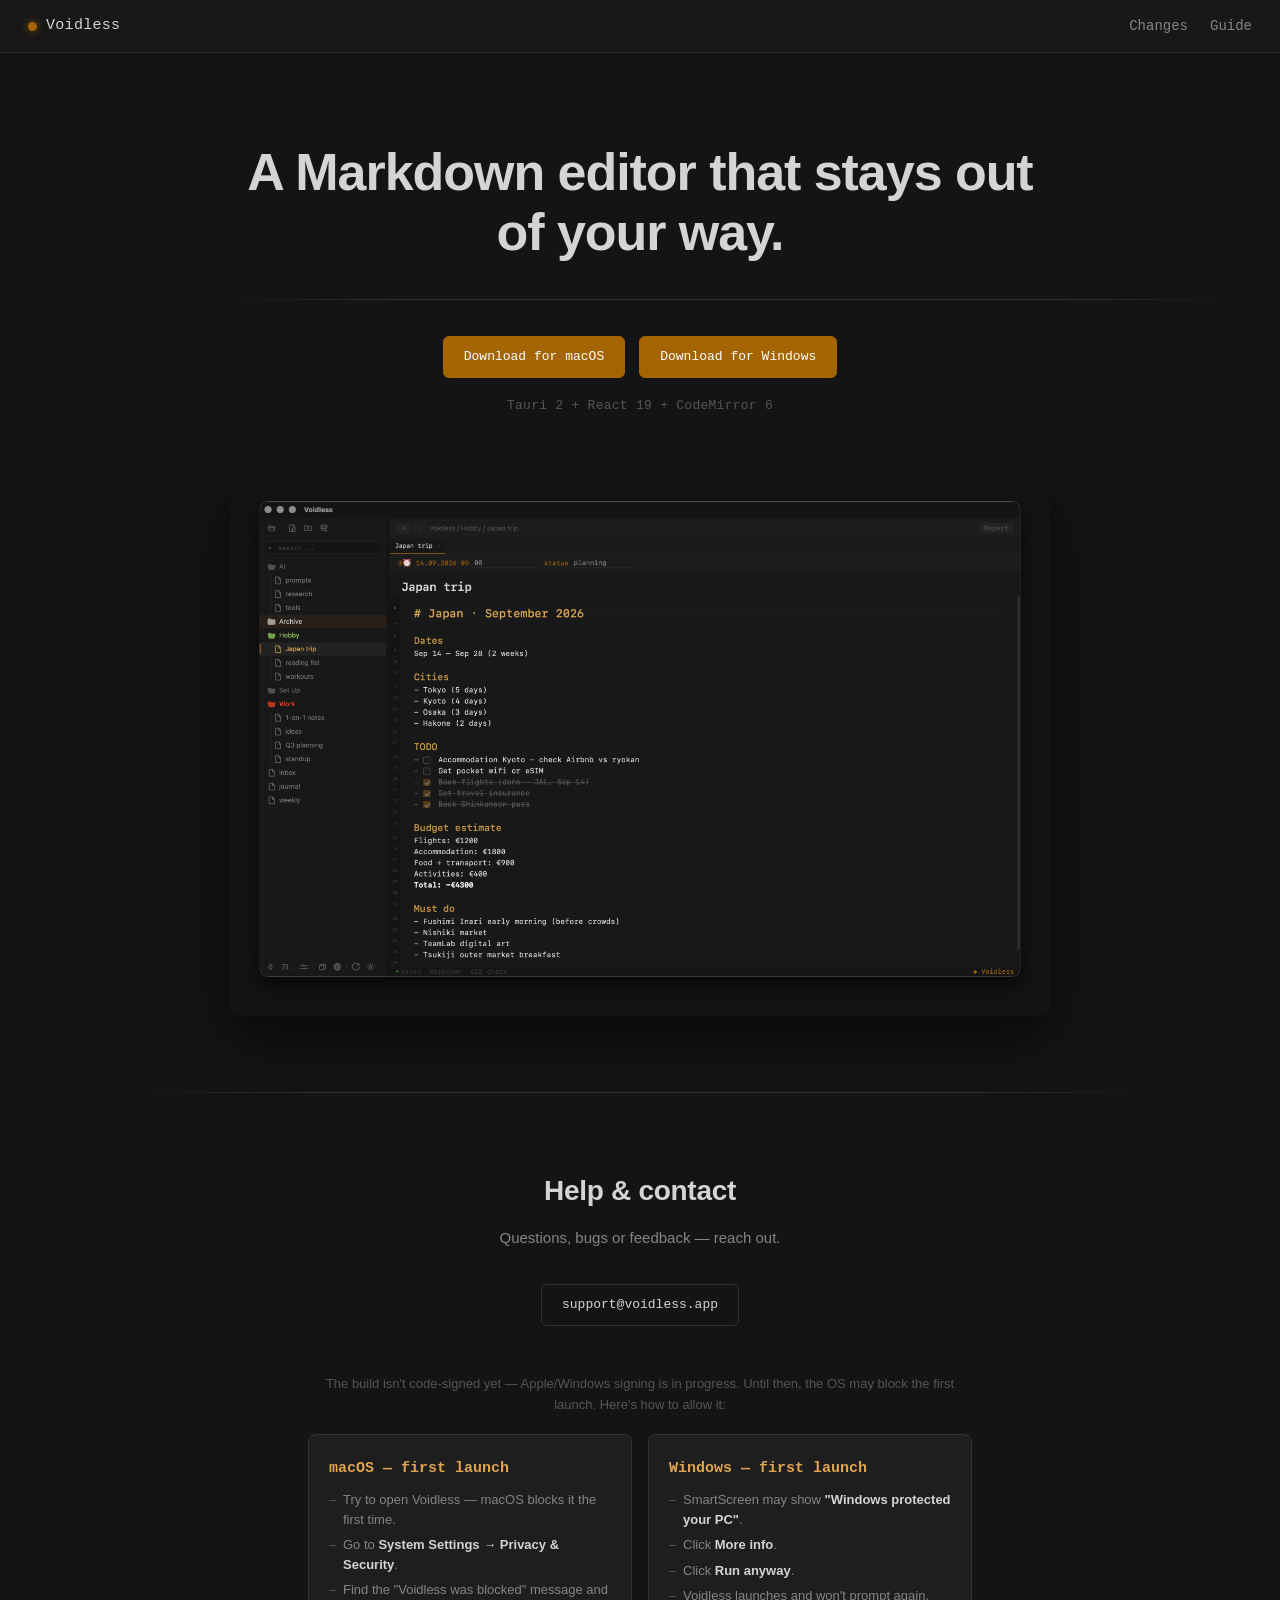
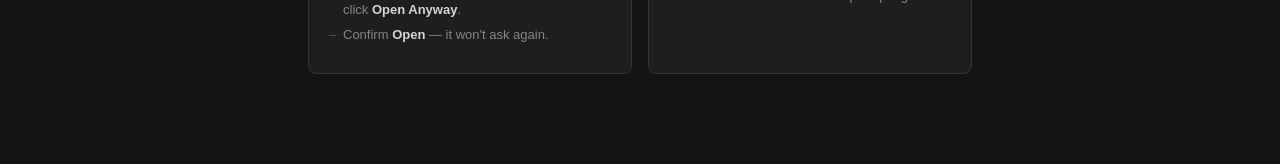
==== index.html @ cdfe9285 "Move Features section from home to /guide; note signing certs in progress Home stays hero → contact;" ====
<!DOCTYPE html>
<html lang="en">
<head>
  <meta charset="UTF-8" />
  <meta name="viewport" content="width=device-width, initial-scale=1.0" />
  <title>Voidless — markdown editor</title>
  <meta name="description" content="Voidless — fast local markdown editor: live preview, templates, Google Drive sync, plugins." />
  <link rel="icon" href="favicon.svg" type="image/svg+xml" />
  <link rel="stylesheet" href="style.css" />
</head>
<body>
  <!-- ── Nav ── -->
  <header class="nav">
    <a class="nav-brand" href="/">
      <span class="dot"></span> Voidless
    </a>
    <nav class="nav-links">
      <a href="/changelog">Changes</a>
      <a href="/guide">Guide</a>
    </nav>
  </header>

  <!-- ── Hero ── -->
  <section class="hero">
    <h1>A Markdown editor that stays out of your way.</h1>
    <hr class="divider" />
    <div class="hero-actions" id="download">
      <a id="dl-mac" class="btn btn-primary" href="https://github.com/tech-qa-e6r/voidless/releases/latest">Download for macOS</a>
      <a id="dl-win" class="btn btn-primary" href="https://github.com/tech-qa-e6r/voidless/releases/latest">Download for Windows</a>
    </div>

    <p class="stack">Tauri 2 + React 19 + CodeMirror 6</p>
    <img class="screenshot" src="assets/screenshot.png" alt="Voidless editor" />
  </section>

  <hr class="divider" />

  <!-- ── Contact ── -->
  <section id="contact" class="contact">
    <h2>Help &amp; contact</h2>
    <p>Questions, bugs or feedback — reach out.</p>
    <div class="hero-actions">
      <a class="btn btn-ghost" href="mailto:support@voidless.app">support@voidless.app</a>
    </div>

    <p class="install-note">The build isn't code-signed yet — Apple/Windows signing is in progress. Until then, the OS may block the first launch. Here's how to allow it:</p>
    <div class="grid install-grid">
      <article class="card">
        <h3>macOS — first launch</h3>
        <ul>
          <li>Try to open Voidless — macOS blocks it the first time.</li>
          <li>Go to <strong>System Settings → Privacy &amp; Security</strong>.</li>
          <li>Find the "Voidless was blocked" message and click <strong>Open Anyway</strong>.</li>
          <li>Confirm <strong>Open</strong> — it won't ask again.</li>
        </ul>
      </article>
      <article class="card">
        <h3>Windows — first launch</h3>
        <ul>
          <li>SmartScreen may show <strong>"Windows protected your PC"</strong>.</li>
          <li>Click <strong>More info</strong>.</li>
          <li>Click <strong>Run anyway</strong>.</li>
          <li>Voidless launches and won't prompt again.</li>
        </ul>
      </article>
    </div>
  </section>

  <script>
    // Point the download buttons at the latest published release's installers.
    // Falls back to the releases page if the API is unreachable or nothing is published.
    (async function () {
      const repo = "tech-qa-e6r/voidless";
      try {
        const res = await fetch("https://api.github.com/repos/" + repo + "/releases/latest");
        if (!res.ok) return;
        const assets = (await res.json()).assets || [];
        const url = (re) => (assets.find((a) => re.test(a.name)) || {}).browser_download_url;
        const dmg = url(/\.dmg$/i), exe = url(/-setup\.exe$/i);
        if (dmg) document.getElementById("dl-mac").href = dmg;
        if (exe) document.getElementById("dl-win").href = exe;
      } catch (e) { /* keep fallback links */ }
    })();
  </script>
</body>
</html>
---- style.css ----
/* ── Палитра редактора Voidless ──
   Цвета взяты из src/App.css и src/base/base.css */
:root {
  --bg:        #141414;
  --bg-soft:   #181818;
  --bg-panel:  #1e1e1e;
  --bg-raised: #252525;
  --border:    #2d2d2d;
  --border-2:  #333;
  --text:      #d4d4d4;
  --text-dim:  #858585;
  --text-mute: #555;
  --accent:    #a46500;
  --accent-hi: #e0a44d;
  --mono: ui-monospace, SFMono-Regular, "SF Mono", Menlo, monospace;
  --sans: -apple-system, BlinkMacSystemFont, "Segoe UI", Roboto, Helvetica, Arial, sans-serif;
}

* { box-sizing: border-box; margin: 0; padding: 0; }

html { scroll-behavior: smooth; }

body {
  background: var(--bg);
  color: var(--text);
  font-family: var(--sans);
  line-height: 1.6;
  -webkit-font-smoothing: antialiased;
}

a { color: var(--accent-hi); text-decoration: none; }
a:hover { color: var(--accent); }

code {
  font-family: var(--mono);
  font-size: 0.88em;
  background: var(--bg-raised);
  border: 0.5px solid var(--border-2);
  border-radius: 4px;
  padding: 1px 5px;
  color: var(--accent-hi);
}

/* ── Шапка ── */
.nav {
  display: flex;
  align-items: center;
  justify-content: space-between;
  padding: 14px 28px;
  border-bottom: 0.5px solid var(--border);
  background: var(--bg-soft);
  position: sticky;
  top: 0;
  z-index: 10;
}
.nav-brand {
  display: flex;
  align-items: center;
  gap: 9px;
  font-family: var(--mono);
  font-size: 15px;
  color: var(--text);
  letter-spacing: 0.02em;
}
.nav-brand .dot {
  width: 9px; height: 9px;
  border-radius: 50%;
  background: var(--accent);
  box-shadow: 0 0 8px rgba(164, 101, 0, 0.7);
}

/* ── Кнопки ── */
.btn {
  display: inline-block;
  font-family: var(--mono);
  font-size: 13px;
  padding: 10px 20px;
  border-radius: 6px;
  border: 1px solid transparent;
  transition: background 0.12s, border-color 0.12s, color 0.12s;
  cursor: pointer;
}
.btn-primary {
  background: var(--accent);
  color: #fff;
  border-color: var(--accent);
}
.btn-primary:hover {
  background: var(--accent-hi);
  border-color: var(--accent-hi);
  color: #1a1a1a;
}
.btn-ghost {
  background: transparent;
  color: var(--text);
  border-color: var(--border-2);
}
.btn-ghost:hover { border-color: var(--accent); color: var(--accent-hi); }

/* ── Hero ── */
.hero {
  max-width: 880px;
  margin: 0 auto;
  padding: 90px 28px 40px;
  text-align: center;
}
.hero h1 {
  font-size: clamp(30px, 6vw, 52px);
  line-height: 1.15;
  font-weight: 700;
  letter-spacing: -0.02em;
}
.hero h1 .accent { color: var(--accent-hi); }
.lead {
  color: var(--text-dim);
  font-size: 16px;
  max-width: 620px;
  margin: 22px auto 0;
}
.hero-actions {
  display: flex;
  gap: 14px;
  justify-content: center;
  margin-top: 34px;
  flex-wrap: wrap;
}

/* ── Скриншот ── */
.screenshot {
  margin: 64px auto 0;
  max-width: 820px;
  display: block;
  border-radius: 10px;
  box-shadow: 0 24px 60px rgba(0, 0, 0, 0.5);
}

.divider {
  border: 0;
  width: min(1000px, 90vw);
  height: 1px;
  background: linear-gradient(to right, transparent, var(--border-2) 18%, var(--border-2) 82%, transparent);
  margin: 36px auto;
}

.stack {
  margin-top: 18px;
  font-family: var(--mono);
  font-size: 13px;
  color: var(--text-mute);
  letter-spacing: 0.02em;
}

/* ── Возможности ── */
.features {
  max-width: 1000px;
  margin: 0 auto;
  padding: 90px 28px;
}
.features h2 {
  text-align: center;
  font-size: 28px;
  letter-spacing: -0.01em;
  margin-bottom: 40px;
}
.grid {
  display: grid;
  grid-template-columns: repeat(auto-fit, minmax(260px, 1fr));
  gap: 16px;
}
.card {
  background: var(--bg-panel);
  border: 1px solid var(--border-2);
  border-radius: 8px;
  padding: 22px 20px;
  transition: border-color 0.12s, background 0.12s;
}
.card:hover {
  border-color: var(--accent);
  background: rgba(164, 101, 0, 0.04);
}
.card h3 {
  font-family: var(--mono);
  font-size: 15px;
  color: var(--accent-hi);
  margin-bottom: 9px;
}
.card p { color: var(--text-dim); font-size: 14px; }
.card ul { list-style: none; padding: 0; margin: 0; }
.card li {
  position: relative;
  padding-left: 14px;
  margin: 6px 0;
  color: var(--text-dim);
  font-size: 13px;
  line-height: 1.5;
}
.card li::before {
  content: "–";
  position: absolute;
  left: 0;
  color: var(--text-mute);
}
.card li strong { color: var(--text); font-weight: 600; }
.card ul ul { margin: 4px 0 4px 2px; }

/* ── Feature groups ── */
.feature-group {
  margin-bottom: 48px;
}
.feature-group:last-child {
  margin-bottom: 0;
}
.group-label {
  font-family: var(--mono);
  font-size: 11px;
  font-weight: 600;
  letter-spacing: 0.1em;
  text-transform: uppercase;
  color: var(--text-mute);
  border-bottom: 1px solid var(--border-2);
  padding-bottom: 10px;
  margin: 0 0 16px;
}
.card--placeholder {
  opacity: 0.35;
  border-style: dashed;
}

/* ── Contact ── */
.contact {
  max-width: 720px;
  margin: 0 auto;
  padding: 40px 28px 90px;
  text-align: center;
}
.contact h2 {
  font-size: 28px;
  letter-spacing: -0.01em;
  margin-bottom: 12px;
}
.contact p { color: var(--text-dim); font-size: 15px; margin-bottom: 28px; }
.install-note {
  margin-top: 48px !important;
  margin-bottom: 18px !important;
  color: var(--text-mute) !important;
  font-size: 13px !important;
}
.install-grid {
  text-align: left;
  grid-template-columns: repeat(auto-fit, minmax(280px, 1fr));
}

/* ── Nav links ── */
.nav-links {
  display: flex;
  gap: 22px;
  font-family: var(--mono);
  font-size: 14px;
}
.nav-links a { color: var(--text-dim); }
.nav-links a:hover { color: var(--accent-hi); }

/* ── Changelog ── */
.changelog {
  max-width: 1000px;
  margin: 0 auto;
  padding: 70px 28px 90px;
}
.changelog h2 {
  font-size: 28px;
  letter-spacing: -0.01em;
  margin-bottom: 40px;
}
.changes-columns {
  display: grid;
  grid-template-columns: 1fr 1fr;
  gap: 48px;
  align-items: start;
}
.changes-col-label {
  font-family: var(--mono);
  font-size: 11px;
  font-weight: 600;
  letter-spacing: 0.1em;
  text-transform: uppercase;
  color: var(--text-mute);
  border-bottom: 1px solid var(--border-2);
  padding-bottom: 10px;
  margin: 0 0 24px;
}
.roadmap-list {
  list-style: none;
  padding: 0;
  margin: 0;
}
.roadmap-list li {
  position: relative;
  padding-left: 16px;
  margin: 8px 0;
  color: var(--text-dim);
  font-size: 14px;
  line-height: 1.5;
}
.roadmap-list li::before {
  content: "–";
  position: absolute;
  left: 0;
  color: var(--text-mute);
}
@media (max-width: 640px) {
  .changes-columns { grid-template-columns: 1fr; gap: 40px; }
}
.changelog-empty { color: var(--text-dim); font-size: 15px; }
.release { padding: 0 0 28px 4px; }
.release + .release {
  border-top: 1px solid var(--border);
  margin-top: 28px;
  padding-top: 28px;
}
.release-head {
  display: flex;
  align-items: baseline;
  gap: 10px;
  margin-bottom: 12px;
}
.release-ver {
  font-family: var(--mono);
  font-size: 16px;
  color: var(--text);
}
.release-sep { color: var(--text-mute); }
.release-date { color: var(--text-mute); font-size: 13px; }
.release-body { color: var(--text-dim); font-size: 14px; }
.release-body ul { list-style: none; padding: 0; }
.release-body li {
  position: relative;
  padding-left: 16px;
  margin: 5px 0;
}
.release-body li::before {
  content: "–";
  position: absolute;
  left: 0;
  color: var(--text-mute);
}
.release-body p { margin: 8px 0; }
.release-hr {
  border: 0;
  height: 1px;
  background: linear-gradient(to right, transparent, var(--border-2) 18%, var(--border-2) 82%, transparent);
  margin: 18px 0;
}
.release-body strong { color: var(--text); }
.release-img {
  display: block;
  max-width: 100%;
  height: auto;
  margin: 12px 0;
  border-radius: 8px;
  border: 1px solid var(--border, rgba(255,255,255,0.08));
}
.release-subhead {
  font-family: var(--mono);
  font-size: 13px;
  color: var(--accent-hi);
  margin: 14px 0 6px;
}

@media (max-width: 560px) {
  .hero { padding-top: 56px; }
}
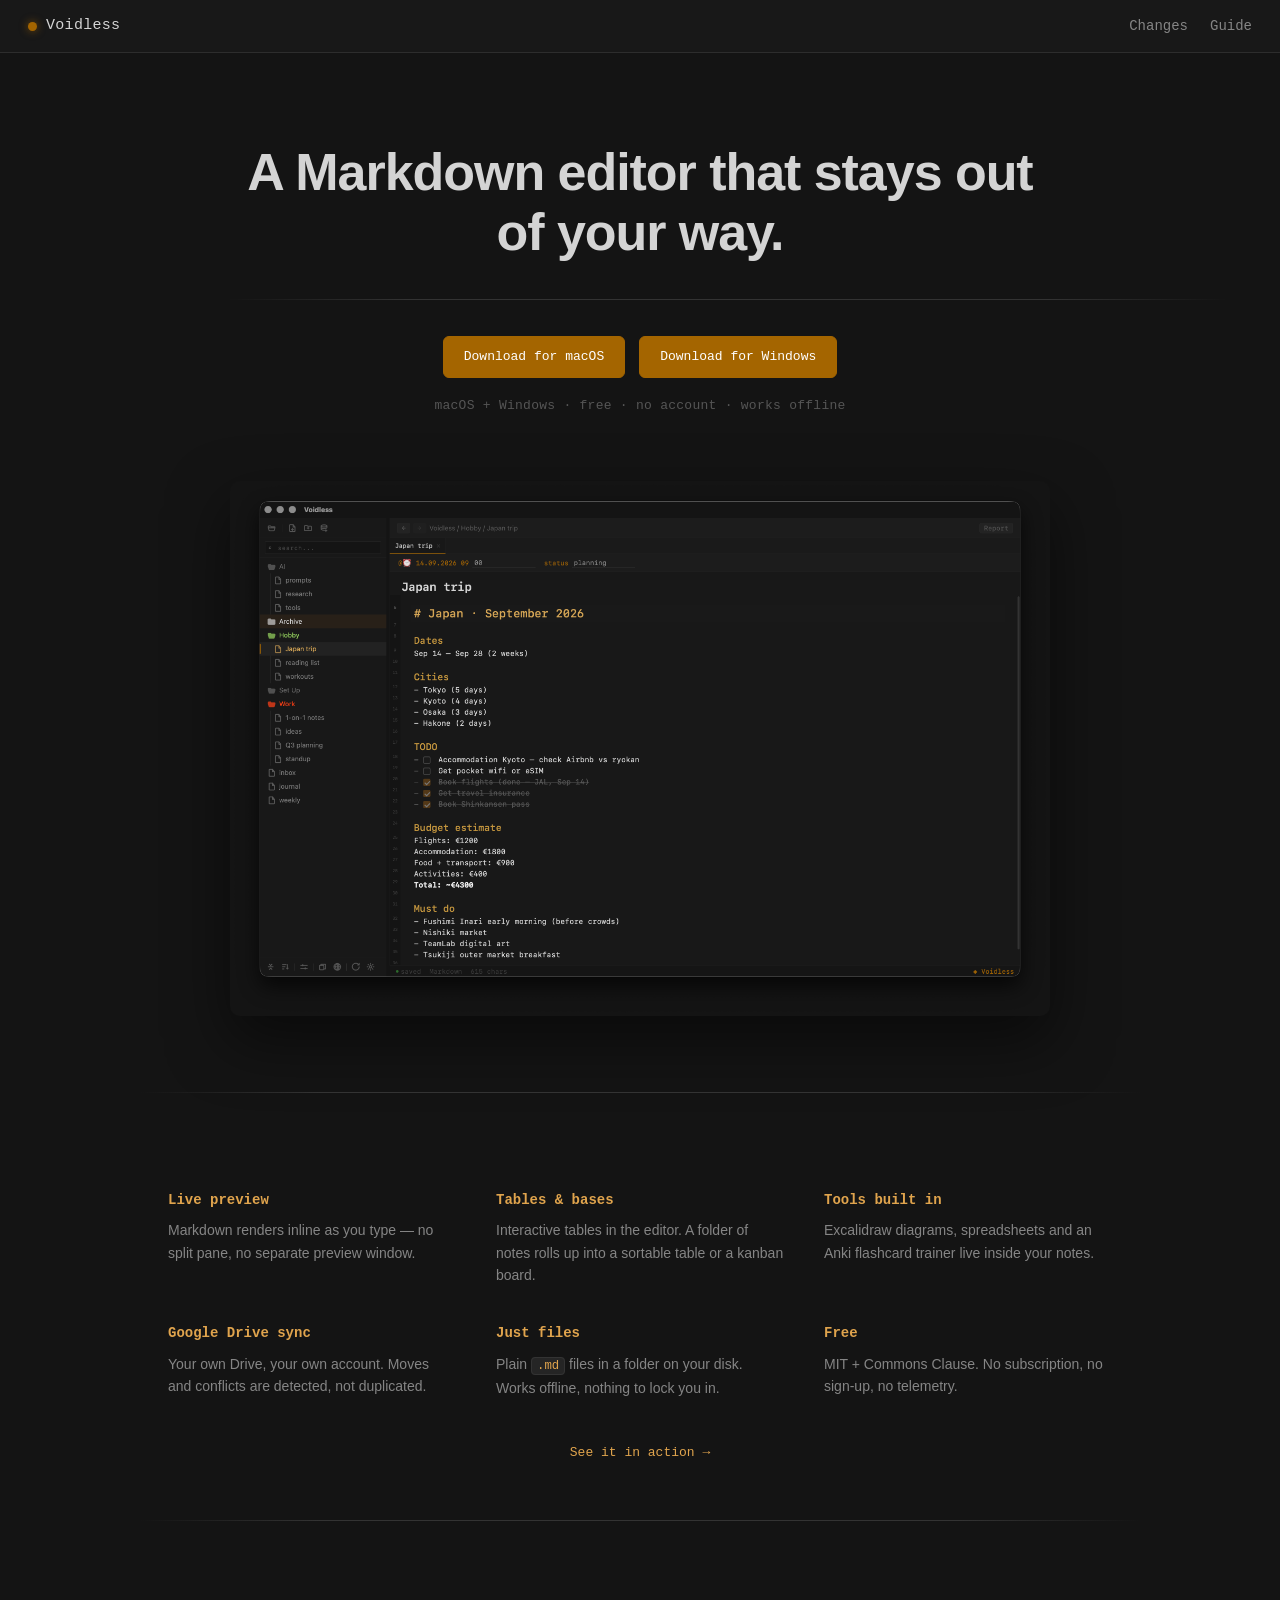
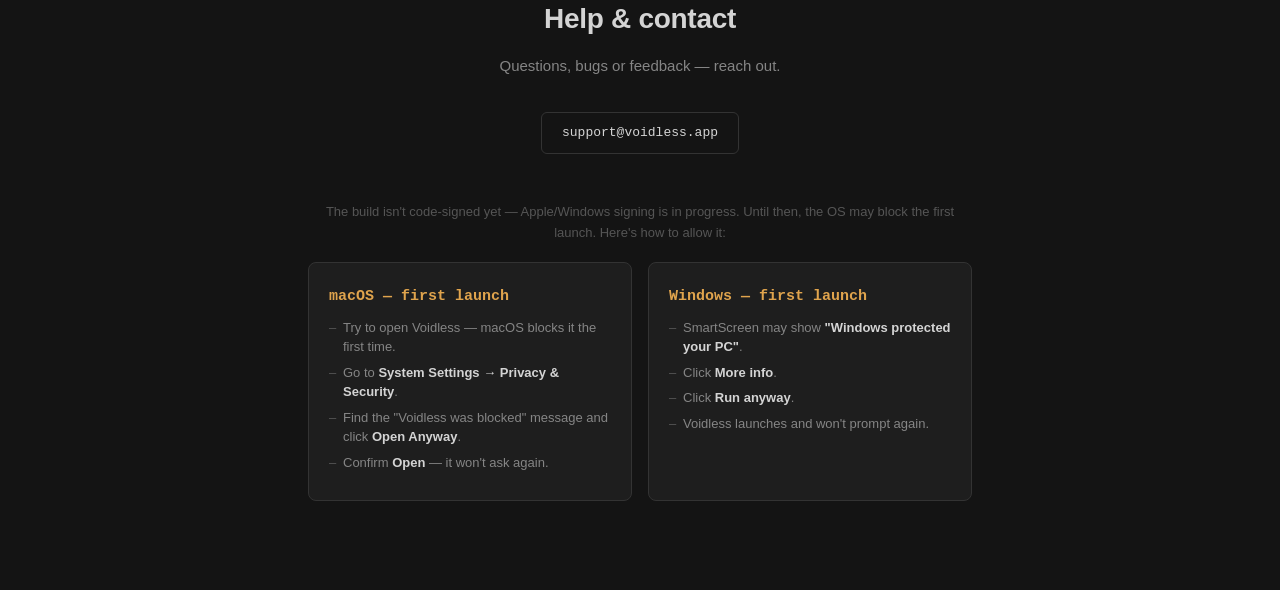
==== commit 5d1dfaaa: "site: tighten the pitch — why-blocks on home, drop Features, lazy-load guide Home now answers "why t" ====
--- a/index.html
+++ b/index.html
@@ -6,6 +6,16 @@
   <title>Voidless — markdown editor</title>
   <meta name="description" content="Voidless — fast local markdown editor: live preview, templates, Google Drive sync, plugins." />
   <link rel="icon" href="favicon.svg" type="image/svg+xml" />
+
+  <!-- Link previews (Telegram, Slack, X, iMessage…) -->
+  <meta property="og:type" content="website" />
+  <meta property="og:site_name" content="Voidless" />
+  <meta property="og:title" content="Voidless — a Markdown editor that stays out of your way" />
+  <meta property="og:description" content="Live preview, tables and bases, built-in Excalidraw and Anki, Google Drive sync. Local files, free, macOS + Windows." />
+  <meta property="og:url" content="https://voidless.app/" />
+  <meta property="og:image" content="https://voidless.app/assets/screenshot.png" />
+  <meta name="twitter:card" content="summary_large_image" />
+
   <link rel="stylesheet" href="style.css" />
 </head>
 <body>
@@ -29,8 +39,41 @@
       <a id="dl-win" class="btn btn-primary" href="https://github.com/tech-qa-e6r/voidless/releases/latest">Download for Windows</a>
     </div>
 
-    <p class="stack">Tauri 2 + React 19 + CodeMirror 6</p>
+    <p class="stack">macOS + Windows · free · no account · works offline</p>
     <img class="screenshot" src="assets/screenshot.png" alt="Voidless editor" />
+  </section>
+
+  <hr class="divider" />
+
+  <!-- ── Why ── -->
+  <section class="why">
+    <div class="why-grid">
+      <div class="why-item">
+        <h3>Live preview</h3>
+        <p>Markdown renders inline as you type — no split pane, no separate preview window.</p>
+      </div>
+      <div class="why-item">
+        <h3>Tables &amp; bases</h3>
+        <p>Interactive tables in the editor. A folder of notes rolls up into a sortable table or a kanban board.</p>
+      </div>
+      <div class="why-item">
+        <h3>Tools built in</h3>
+        <p>Excalidraw diagrams, spreadsheets and an Anki flashcard trainer live inside your notes.</p>
+      </div>
+      <div class="why-item">
+        <h3>Google Drive sync</h3>
+        <p>Your own Drive, your own account. Moves and conflicts are detected, not duplicated.</p>
+      </div>
+      <div class="why-item">
+        <h3>Just files</h3>
+        <p>Plain <code>.md</code> files in a folder on your disk. Works offline, nothing to lock you in.</p>
+      </div>
+      <div class="why-item">
+        <h3>Free</h3>
+        <p>MIT + Commons Clause. No subscription, no sign-up, no telemetry.</p>
+      </div>
+    </div>
+    <p class="why-more"><a href="/guide">See it in action →</a></p>
   </section>
 
   <hr class="divider" />
--- a/style.css
+++ b/style.css
@@ -150,18 +150,36 @@
   letter-spacing: 0.02em;
 }
 
-/* ── Возможности ── */
-.features {
+/* ── Why (короткие тезисы на главной) ── */
+.why {
   max-width: 1000px;
   margin: 0 auto;
-  padding: 90px 28px;
-}
-.features h2 {
+  padding: 60px 28px 20px;
+}
+.why-grid {
+  display: grid;
+  grid-template-columns: repeat(auto-fit, minmax(260px, 1fr));
+  gap: 36px 40px;
+}
+.why-item h3 {
+  font-family: var(--mono);
+  font-size: 14px;
+  font-weight: 600;
+  color: var(--accent-hi);
+  margin-bottom: 8px;
+}
+.why-item p {
+  color: var(--text-dim);
+  font-size: 14px;
+  line-height: 1.6;
+}
+.why-more {
+  margin-top: 44px;
   text-align: center;
-  font-size: 28px;
-  letter-spacing: -0.01em;
-  margin-bottom: 40px;
-}
+  font-family: var(--mono);
+  font-size: 13px;
+}
+
 .grid {
   display: grid;
   grid-template-columns: repeat(auto-fit, minmax(260px, 1fr));
@@ -202,29 +220,6 @@
 }
 .card li strong { color: var(--text); font-weight: 600; }
 .card ul ul { margin: 4px 0 4px 2px; }
-
-/* ── Feature groups ── */
-.feature-group {
-  margin-bottom: 48px;
-}
-.feature-group:last-child {
-  margin-bottom: 0;
-}
-.group-label {
-  font-family: var(--mono);
-  font-size: 11px;
-  font-weight: 600;
-  letter-spacing: 0.1em;
-  text-transform: uppercase;
-  color: var(--text-mute);
-  border-bottom: 1px solid var(--border-2);
-  padding-bottom: 10px;
-  margin: 0 0 16px;
-}
-.card--placeholder {
-  opacity: 0.35;
-  border-style: dashed;
-}
 
 /* ── Contact ── */
 .contact {
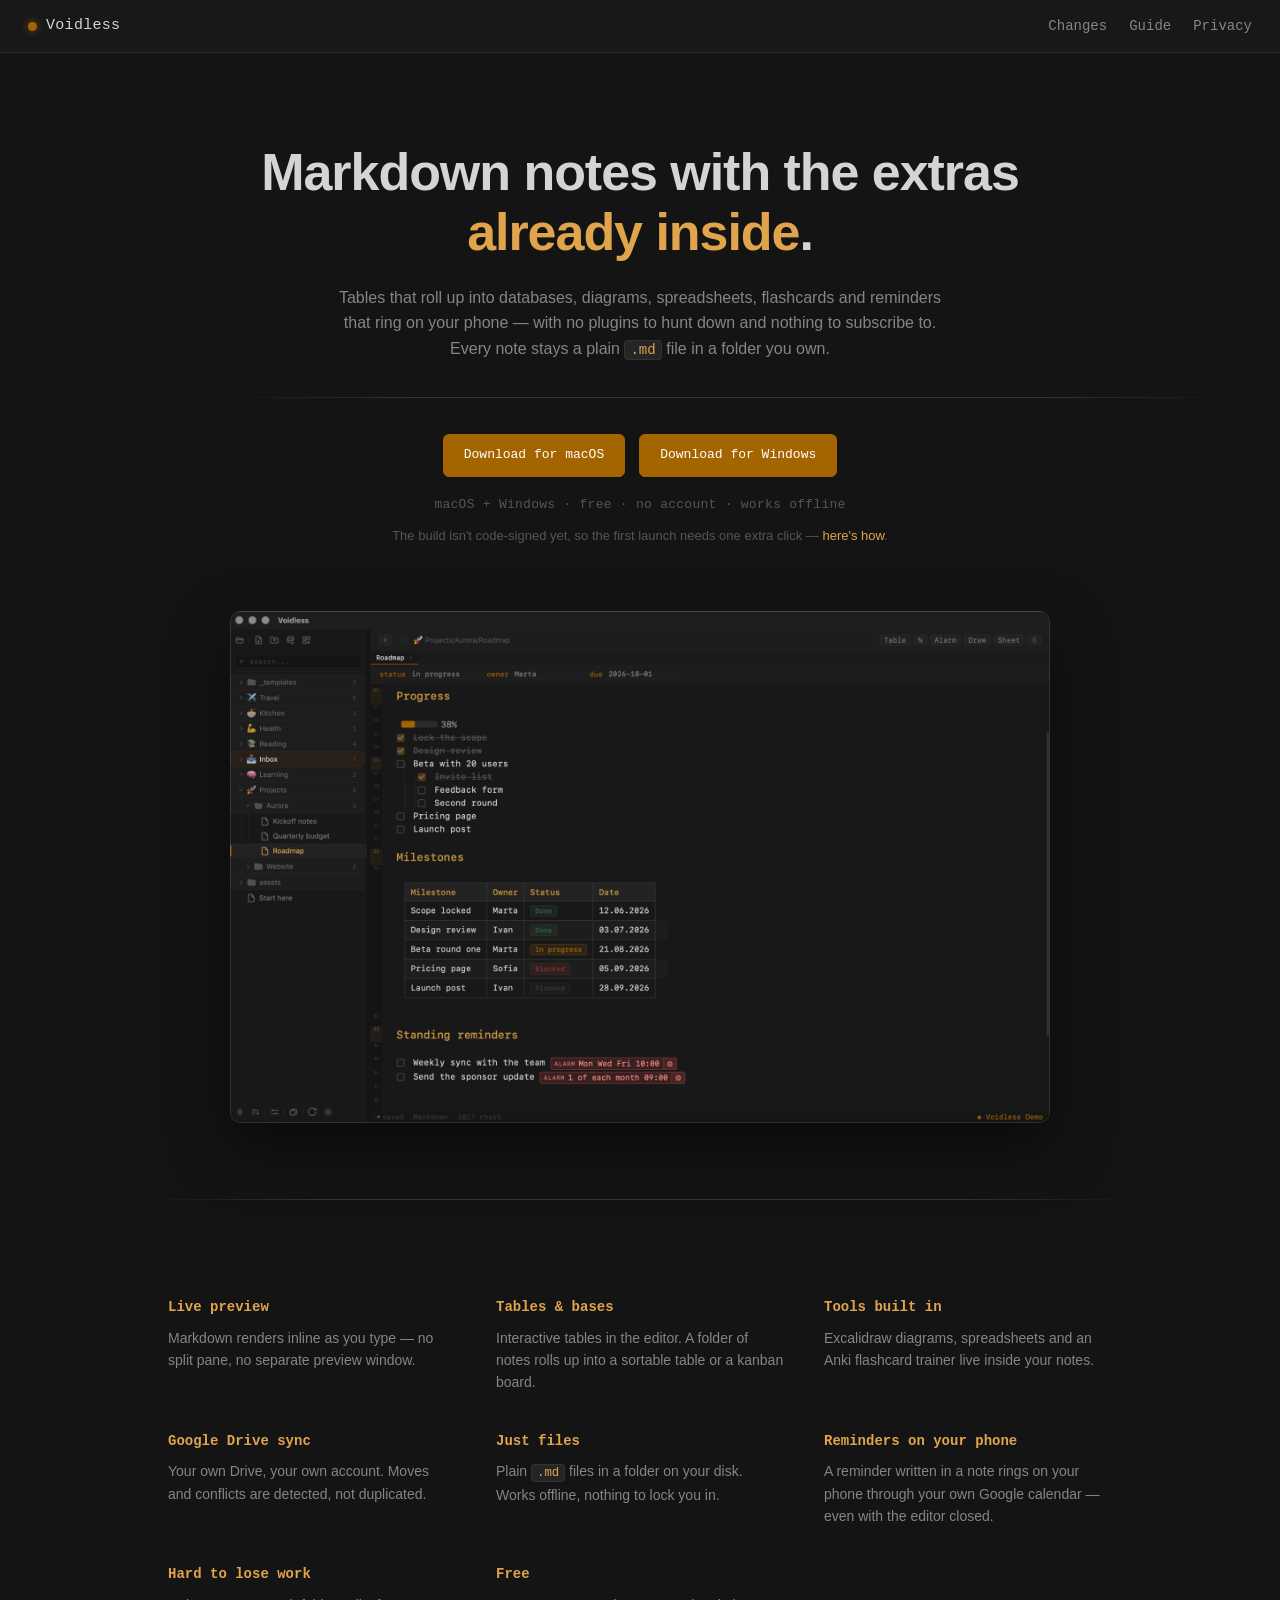
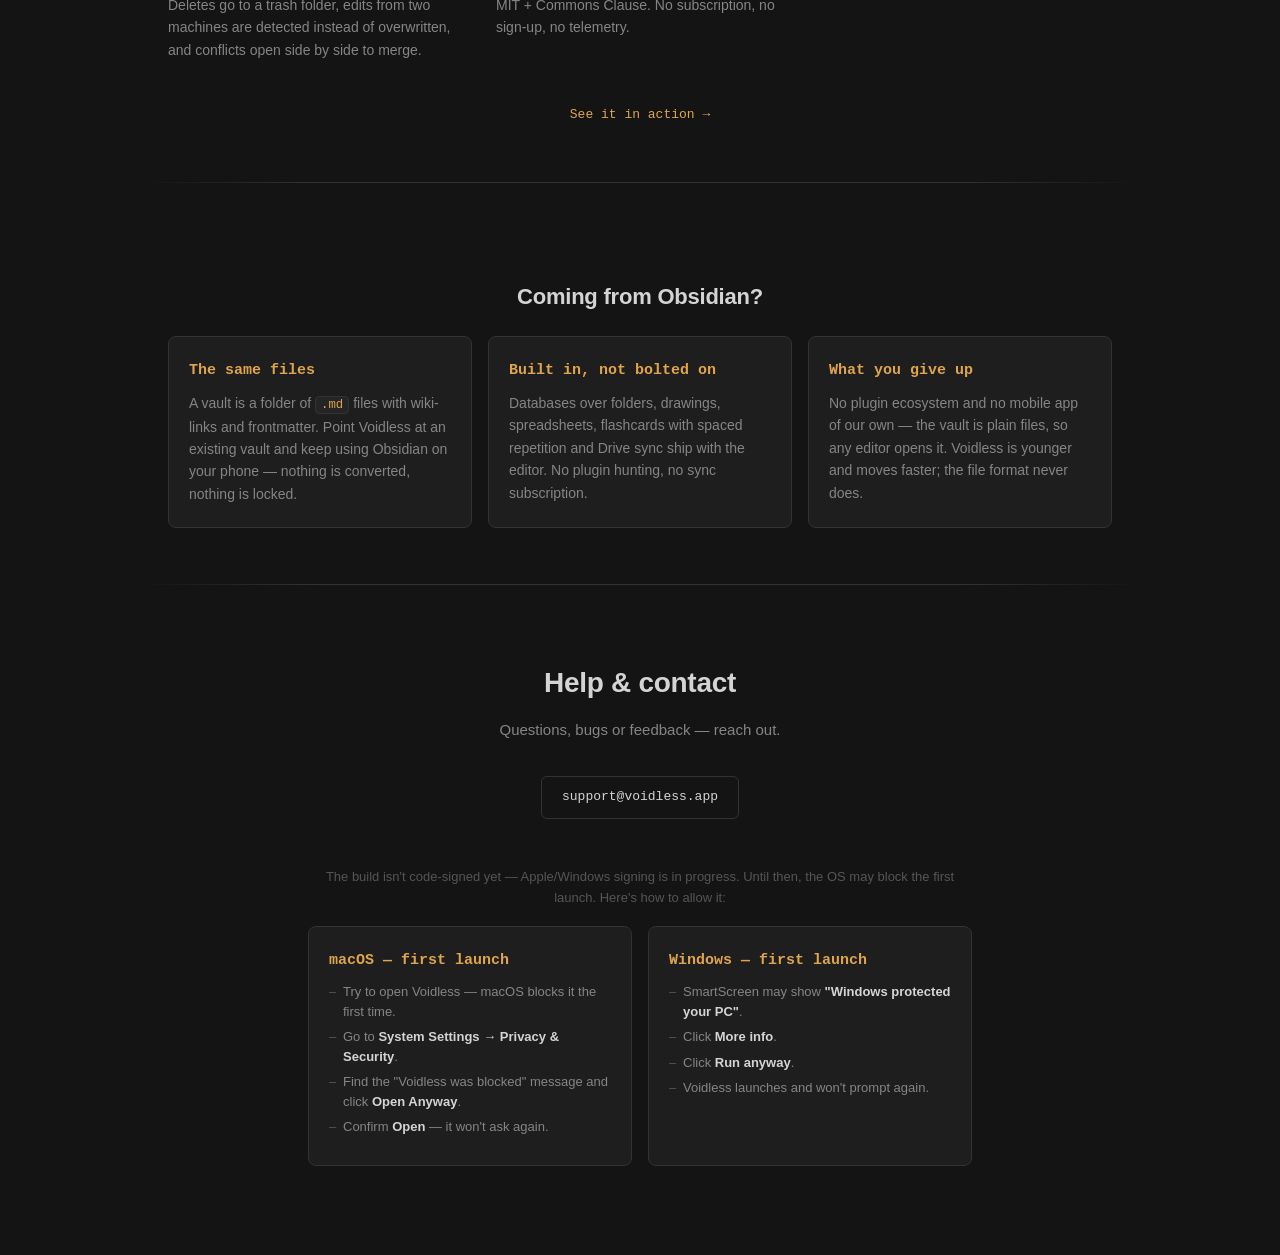
==== commit 3ae9984a: "site: say what the editor actually is, and add a privacy page - headline and meta name the built-in " ====
--- a/index.html
+++ b/index.html
@@ -4,19 +4,20 @@
   <meta charset="UTF-8" />
   <meta name="viewport" content="width=device-width, initial-scale=1.0" />
   <title>Voidless — markdown editor</title>
-  <meta name="description" content="Voidless — fast local markdown editor: live preview, templates, Google Drive sync, plugins." />
+  <meta name="description" content="Voidless — a local Markdown editor with tables, databases, diagrams, spreadsheets, flashcards and reminders that reach your phone. Plain .md files, free, macOS and Windows." />
   <link rel="icon" href="favicon.svg" type="image/svg+xml" />
 
   <!-- Link previews (Telegram, Slack, X, iMessage…) -->
   <meta property="og:type" content="website" />
   <meta property="og:site_name" content="Voidless" />
-  <meta property="og:title" content="Voidless — a Markdown editor that stays out of your way" />
-  <meta property="og:description" content="Live preview, tables and bases, built-in Excalidraw and Anki, Google Drive sync. Local files, free, macOS + Windows." />
+  <meta property="og:title" content="Voidless — Markdown notes with the extras already inside" />
+  <meta property="og:description" content="Tables that roll up into databases, diagrams, spreadsheets, flashcards, and reminders that ring on your phone — all in plain .md files on your disk. Free, macOS + Windows." />
   <meta property="og:url" content="https://voidless.app/" />
   <meta property="og:image" content="https://voidless.app/assets/screenshot.png" />
   <meta name="twitter:card" content="summary_large_image" />
 
-  <link rel="stylesheet" href="style.css" />
+  <!-- Bump ?v= whenever style.css changes: Pages/Cloudflare cache it for 10 min. -->
+  <link rel="stylesheet" href="style.css?v=2026-08-21" />
 </head>
 <body>
   <!-- ── Nav ── -->
@@ -27,19 +28,29 @@
     <nav class="nav-links">
       <a href="/changelog">Changes</a>
       <a href="/guide">Guide</a>
+      <a href="/privacy">Privacy</a>
     </nav>
   </header>
 
   <!-- ── Hero ── -->
   <section class="hero">
-    <h1>A Markdown editor that stays out of your way.</h1>
+    <h1>Markdown notes with the extras <span class="accent">already inside</span>.</h1>
+    <p class="lead">
+      Tables that roll up into databases, diagrams, spreadsheets, flashcards and reminders
+      that ring on your phone — with no plugins to hunt down and nothing to subscribe to.
+      Every note stays a plain <code>.md</code> file in a folder you own.
+    </p>
     <hr class="divider" />
     <div class="hero-actions" id="download">
       <a id="dl-mac" class="btn btn-primary" href="https://github.com/tech-qa-e6r/voidless/releases/latest">Download for macOS</a>
       <a id="dl-win" class="btn btn-primary" href="https://github.com/tech-qa-e6r/voidless/releases/latest">Download for Windows</a>
     </div>
 
-    <p class="stack">macOS + Windows · free · no account · works offline</p>
+    <p class="stack" id="release-line">macOS + Windows · free · no account · works offline</p>
+    <p class="first-run">
+      The build isn't code-signed yet, so the first launch needs one extra click —
+      <a href="#first-launch">here's how</a>.
+    </p>
     <img class="screenshot" src="assets/screenshot.png" alt="Voidless editor" />
   </section>
 
@@ -69,11 +80,40 @@
         <p>Plain <code>.md</code> files in a folder on your disk. Works offline, nothing to lock you in.</p>
       </div>
       <div class="why-item">
+        <h3>Reminders on your phone</h3>
+        <p>A reminder written in a note rings on your phone through your own Google calendar — even with the editor closed.</p>
+      </div>
+      <div class="why-item">
+        <h3>Hard to lose work</h3>
+        <p>Deletes go to a trash folder, edits from two machines are detected instead of overwritten, and conflicts open side by side to merge.</p>
+      </div>
+      <div class="why-item">
         <h3>Free</h3>
         <p>MIT + Commons Clause. No subscription, no sign-up, no telemetry.</p>
       </div>
     </div>
     <p class="why-more"><a href="/guide">See it in action →</a></p>
+  </section>
+
+  <hr class="divider" />
+
+  <!-- ── Coming from Obsidian ── -->
+  <section class="why">
+    <h2 class="section-title">Coming from Obsidian?</h2>
+    <div class="grid">
+      <article class="card">
+        <h3>The same files</h3>
+        <p>A vault is a folder of <code>.md</code> files with wiki-links and frontmatter. Point Voidless at an existing vault and keep using Obsidian on your phone — nothing is converted, nothing is locked.</p>
+      </article>
+      <article class="card">
+        <h3>Built in, not bolted on</h3>
+        <p>Databases over folders, drawings, spreadsheets, flashcards with spaced repetition and Drive sync ship with the editor. No plugin hunting, no sync subscription.</p>
+      </article>
+      <article class="card">
+        <h3>What you give up</h3>
+        <p>No plugin ecosystem and no mobile app of our own — the vault is plain files, so any editor opens it. Voidless is younger and moves faster; the file format never does.</p>
+      </article>
+    </div>
   </section>
 
   <hr class="divider" />
@@ -86,7 +126,7 @@
       <a class="btn btn-ghost" href="mailto:support@voidless.app">support@voidless.app</a>
     </div>
 
-    <p class="install-note">The build isn't code-signed yet — Apple/Windows signing is in progress. Until then, the OS may block the first launch. Here's how to allow it:</p>
+    <p class="install-note" id="first-launch">The build isn't code-signed yet — Apple/Windows signing is in progress. Until then, the OS may block the first launch. Here's how to allow it:</p>
     <div class="grid install-grid">
       <article class="card">
         <h3>macOS — first launch</h3>
@@ -117,11 +157,19 @@
       try {
         const res = await fetch("https://api.github.com/repos/" + repo + "/releases/latest");
         if (!res.ok) return;
-        const assets = (await res.json()).assets || [];
+        const rel = await res.json();
+        const assets = rel.assets || [];
         const url = (re) => (assets.find((a) => re.test(a.name)) || {}).browser_download_url;
         const dmg = url(/\.dmg$/i), exe = url(/-setup\.exe$/i);
         if (dmg) document.getElementById("dl-mac").href = dmg;
         if (exe) document.getElementById("dl-win").href = exe;
+        // Version and date next to the buttons: a visitor can tell at a glance the
+        // project is alive without opening the changelog.
+        if (rel.tag_name) {
+          const when = new Date(rel.published_at).toLocaleDateString("en-GB", { day: "numeric", month: "short", year: "numeric" });
+          document.getElementById("release-line").textContent =
+            rel.tag_name + " · " + when + " · macOS 12+ and Windows 10+ · free · no account · works offline";
+        }
       } catch (e) { /* keep fallback links */ }
     })();
   </script>
--- a/style.css
+++ b/style.css
@@ -142,6 +142,23 @@
   margin: 36px auto;
 }
 
+/* Warning under the download buttons — the unsigned first launch is the single
+   biggest place people get stuck, so it cannot live at the bottom of the page. */
+.first-run {
+  margin-top: 10px;
+  font-size: 13px;
+  color: var(--text-mute);
+}
+.first-run a { color: var(--accent-hi); }
+
+.section-title {
+  font-size: 22px;
+  font-weight: 600;
+  letter-spacing: -0.01em;
+  margin-bottom: 22px;
+  text-align: center;
+}
+
 .stack {
   margin-top: 18px;
   font-family: var(--mono);
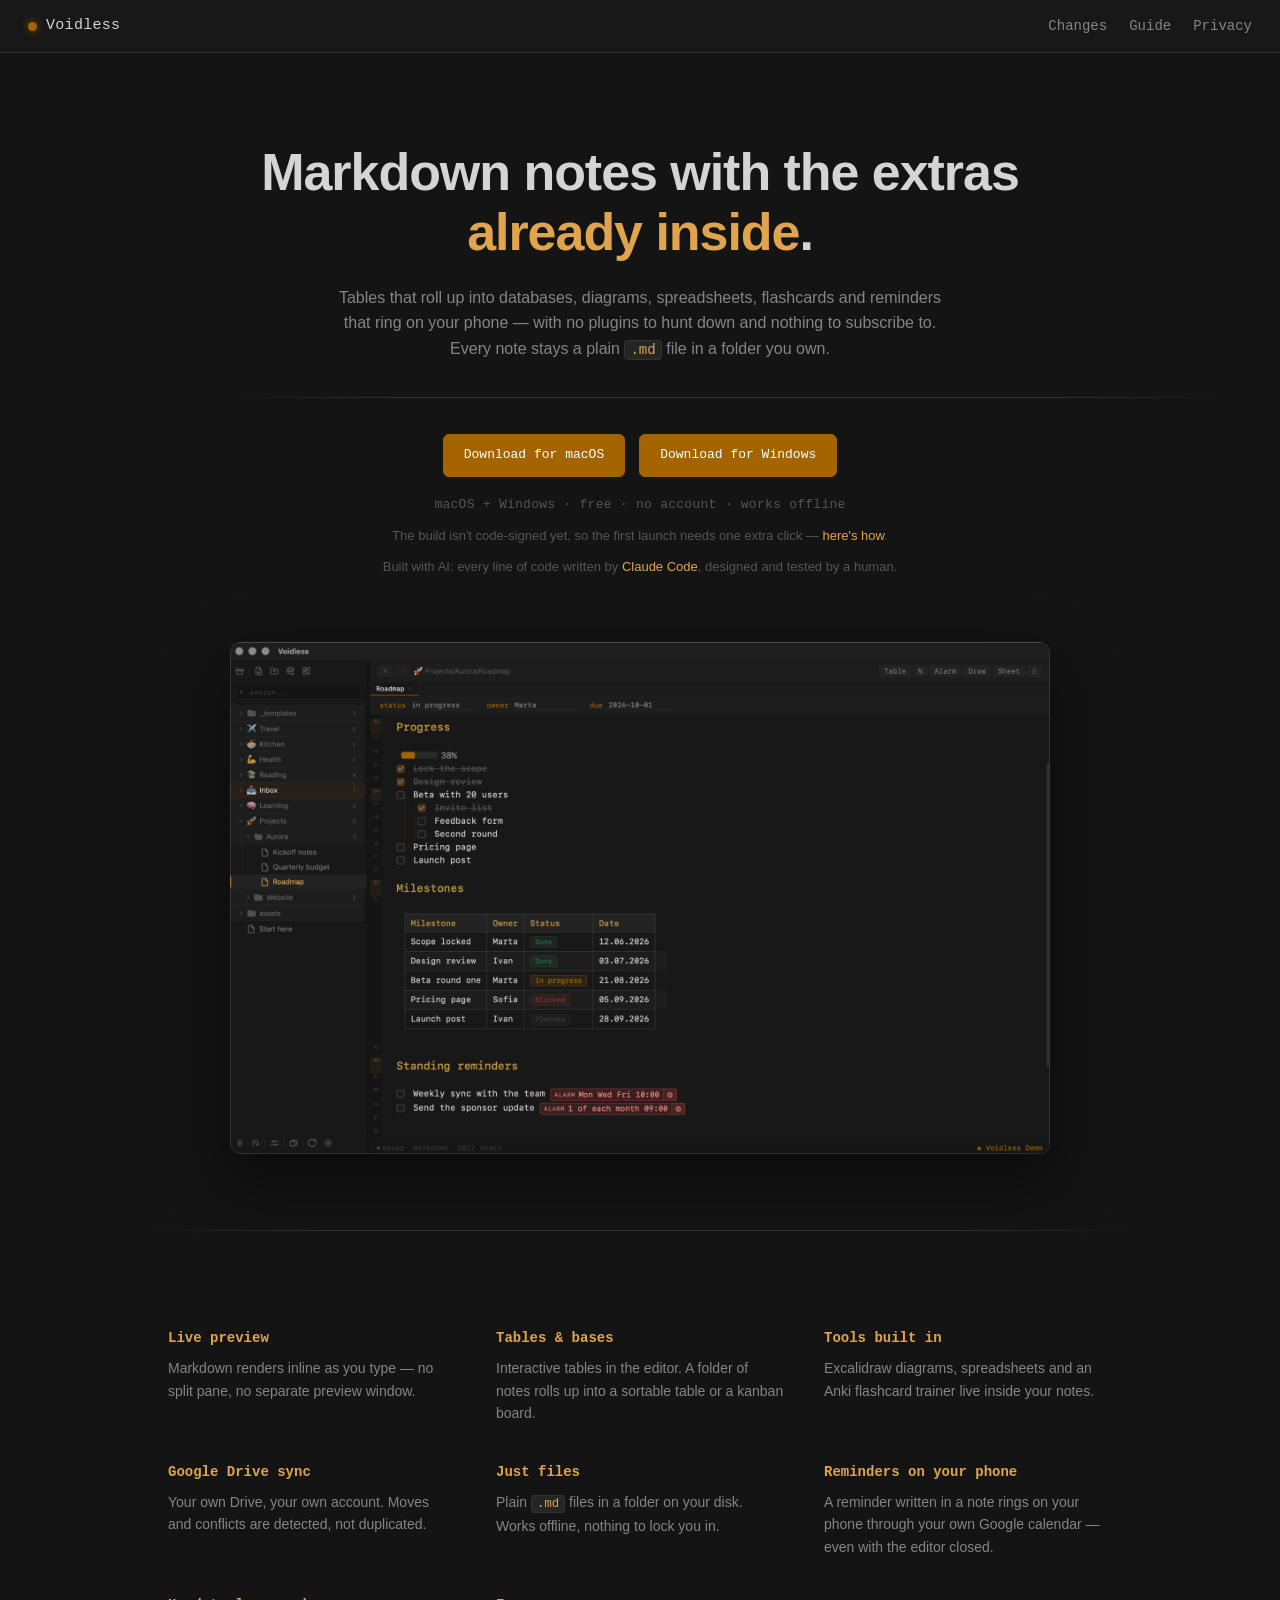
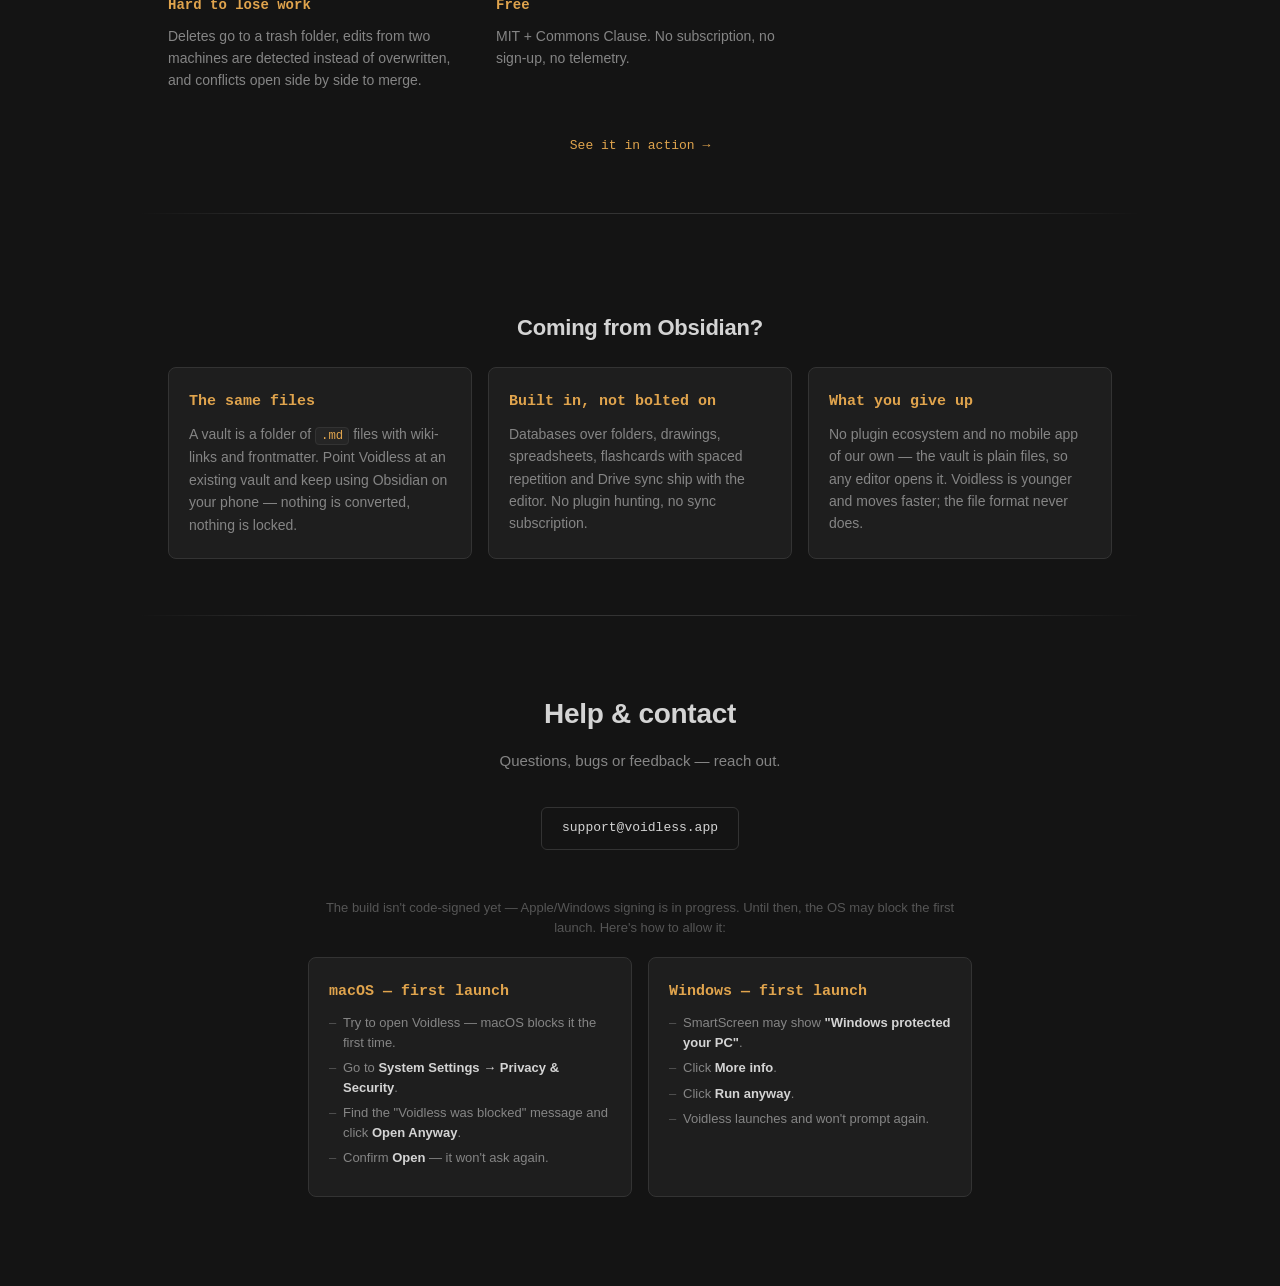
==== commit bf899d78: "site: note that the code is written by Claude Code Co-Authored-By: Claude Opus 5.5 <noreply@anthropi" ====
--- a/index.html
+++ b/index.html
@@ -17,7 +17,7 @@
   <meta name="twitter:card" content="summary_large_image" />
 
   <!-- Bump ?v= whenever style.css changes: Pages/Cloudflare cache it for 10 min. -->
-  <link rel="stylesheet" href="style.css?v=2026-08-21" />
+  <link rel="stylesheet" href="style.css?v=2026-08-21b" />
 </head>
 <body>
   <!-- ── Nav ── -->
@@ -50,6 +50,10 @@
     <p class="first-run">
       The build isn't code-signed yet, so the first launch needs one extra click —
       <a href="#first-launch">here's how</a>.
+    </p>
+    <p class="first-run">
+      Built with AI: every line of code written by
+      <a href="https://claude.com/claude-code">Claude Code</a>, designed and tested by a human.
     </p>
     <img class="screenshot" src="assets/screenshot.png" alt="Voidless editor" />
   </section>
@@ -168,7 +172,7 @@
         if (rel.tag_name) {
           const when = new Date(rel.published_at).toLocaleDateString("en-GB", { day: "numeric", month: "short", year: "numeric" });
           document.getElementById("release-line").textContent =
-            rel.tag_name + " · " + when + " · macOS 12+ and Windows 10+ · free · no account · works offline";
+            rel.tag_name + " · " + when + " · macOS and Windows · free · no account · works offline";
         }
       } catch (e) { /* keep fallback links */ }
     })();
--- a/style.css
+++ b/style.css
@@ -128,7 +128,11 @@
 /* ── Скриншот ── */
 .screenshot {
   margin: 64px auto 0;
+  /* width:100% matters on phones: max-width alone lets the 1856px image render at
+     its 820px cap and push the page sideways. */
+  width: 100%;
   max-width: 820px;
+  height: auto;
   display: block;
   border-radius: 10px;
   box-shadow: 0 24px 60px rgba(0, 0, 0, 0.5);
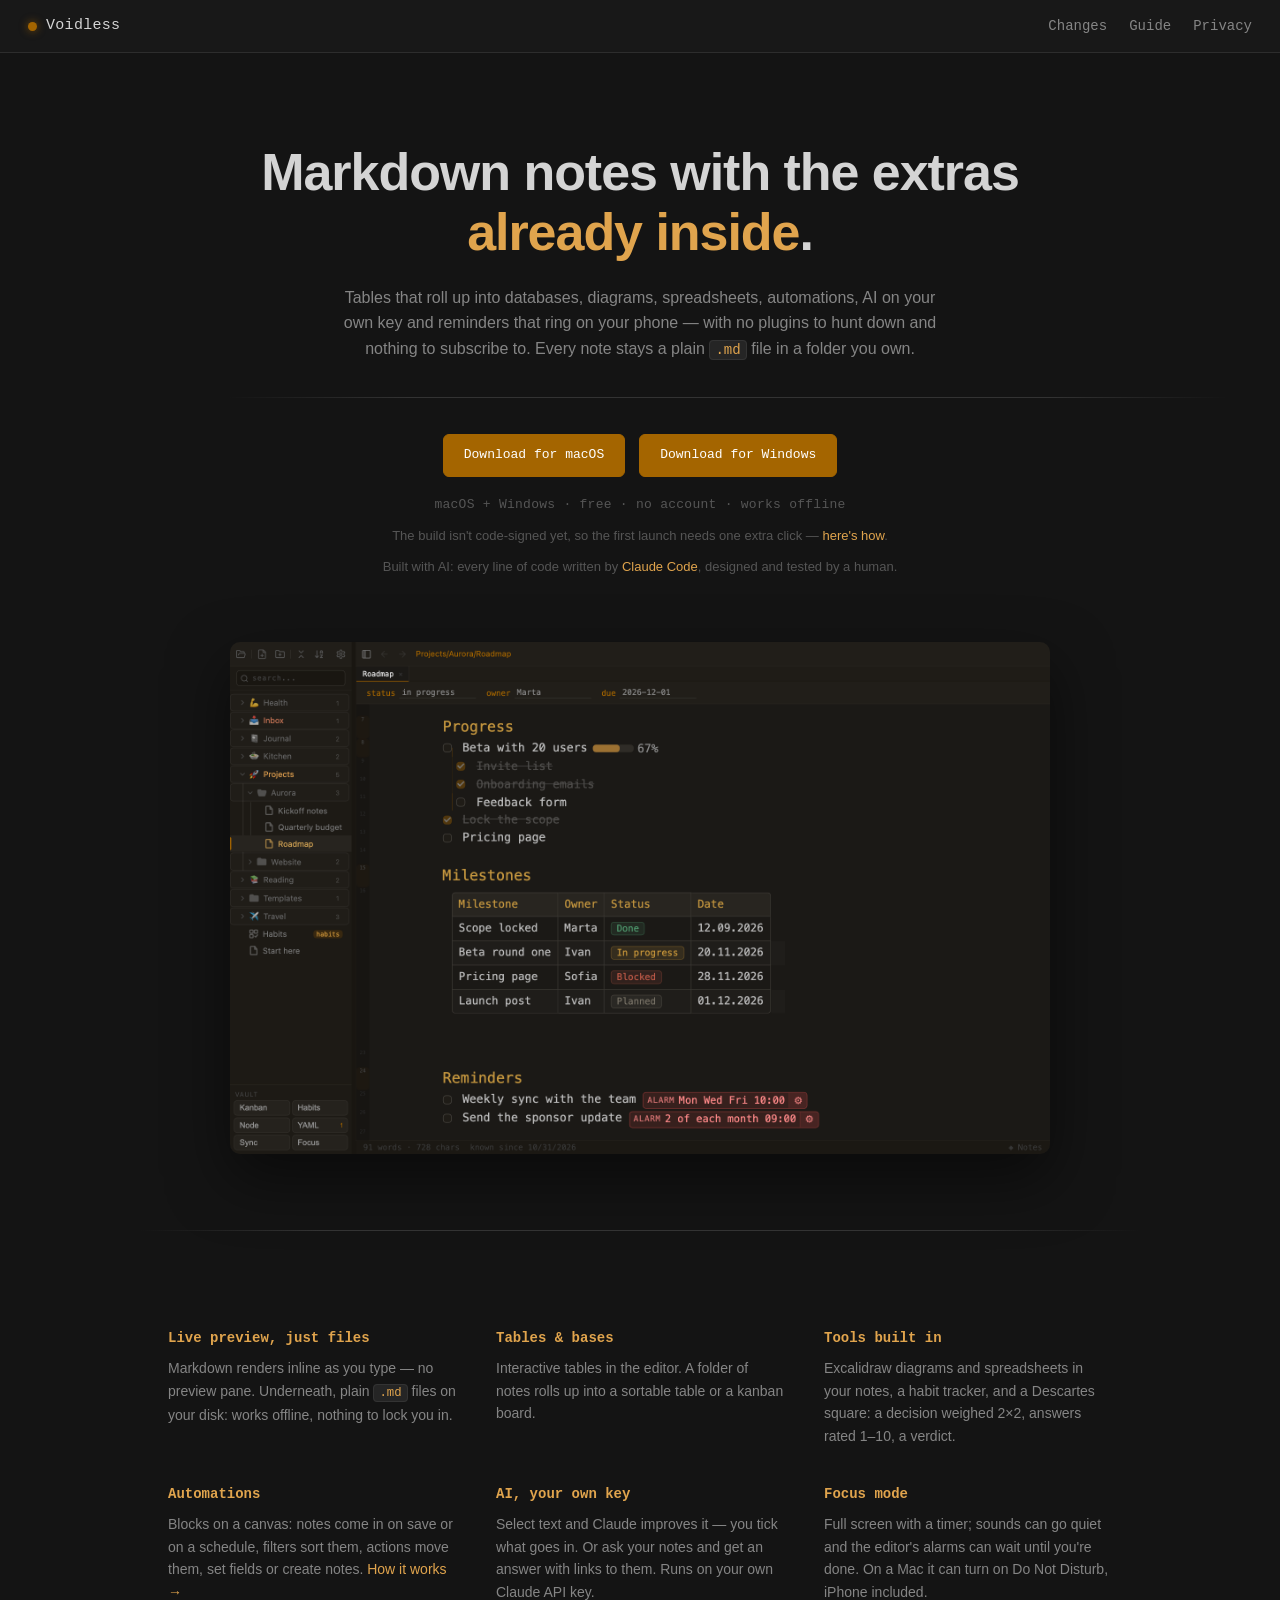
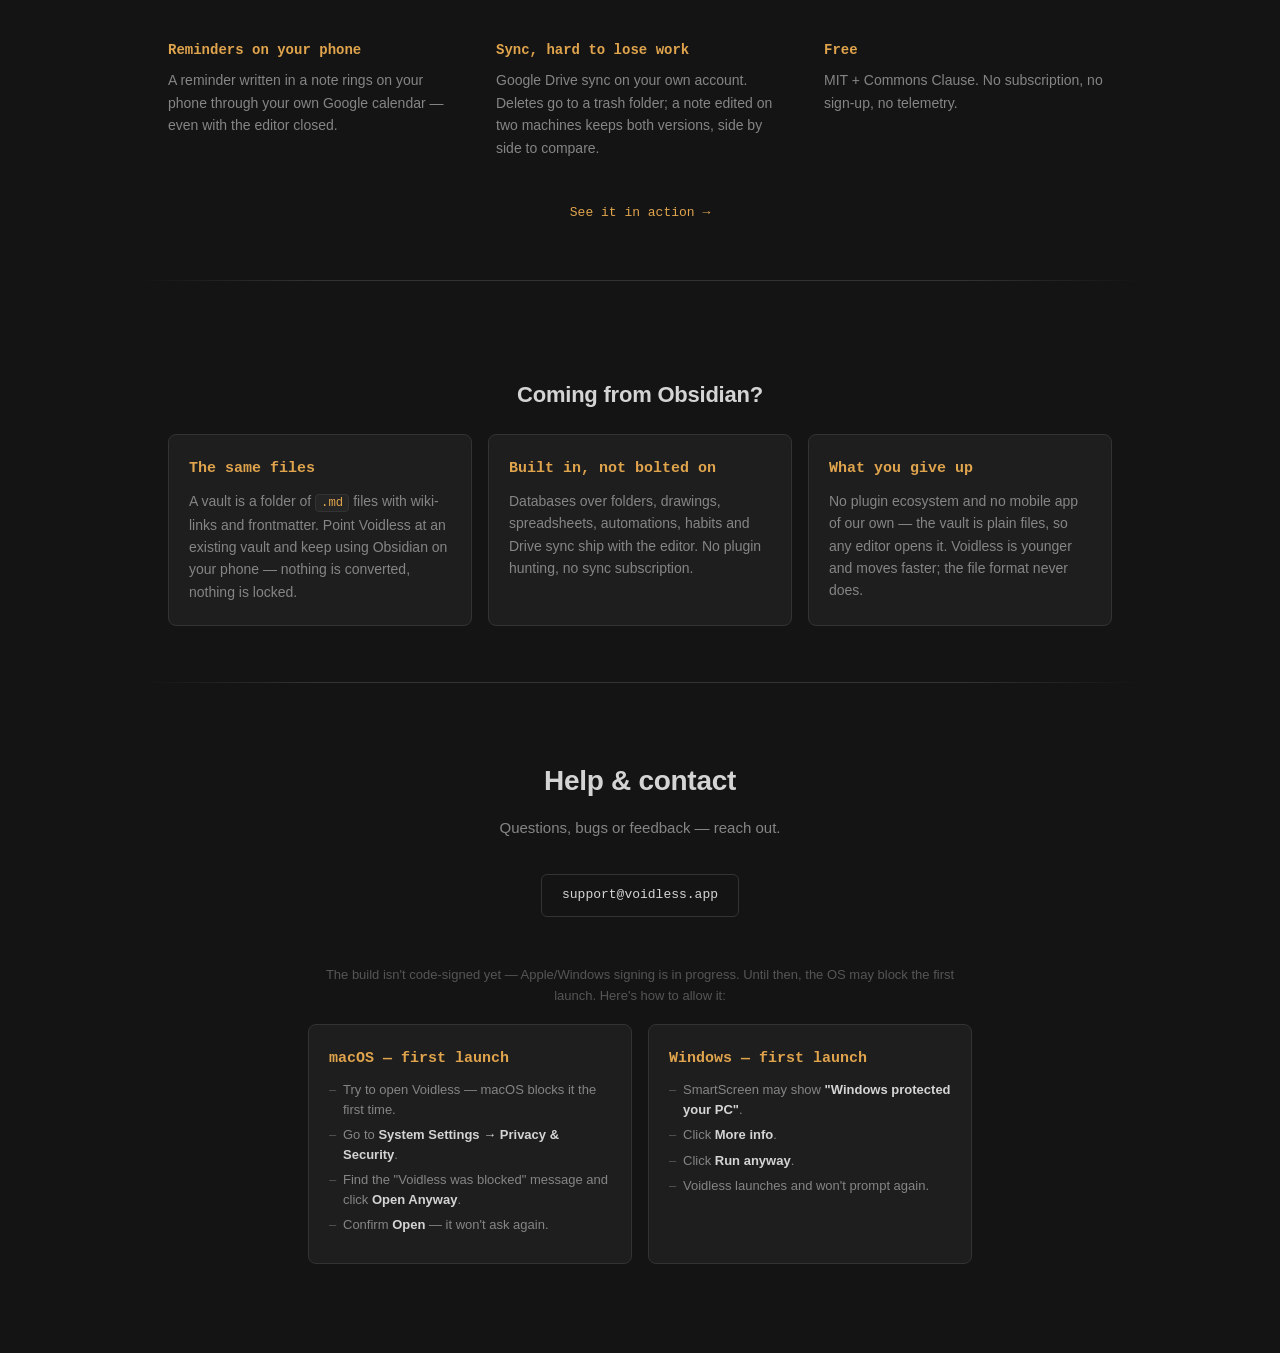
==== commit c7d90c77: "Site up to date with v26.10.28.1: home drops the hidden flashcards and adds automations, AI, Focus a" ====
--- a/index.html
+++ b/index.html
@@ -4,14 +4,14 @@
   <meta charset="UTF-8" />
   <meta name="viewport" content="width=device-width, initial-scale=1.0" />
   <title>Voidless — markdown editor</title>
-  <meta name="description" content="Voidless — a local Markdown editor with tables, databases, diagrams, spreadsheets, flashcards and reminders that reach your phone. Plain .md files, free, macOS and Windows." />
+  <meta name="description" content="Voidless — a local Markdown editor with tables, databases, diagrams, spreadsheets, automations, AI and reminders that reach your phone. Plain .md files, free, macOS and Windows." />
   <link rel="icon" href="favicon.svg" type="image/svg+xml" />
 
   <!-- Link previews (Telegram, Slack, X, iMessage…) -->
   <meta property="og:type" content="website" />
   <meta property="og:site_name" content="Voidless" />
   <meta property="og:title" content="Voidless — Markdown notes with the extras already inside" />
-  <meta property="og:description" content="Tables that roll up into databases, diagrams, spreadsheets, flashcards, and reminders that ring on your phone — all in plain .md files on your disk. Free, macOS + Windows." />
+  <meta property="og:description" content="Tables that roll up into databases, diagrams, spreadsheets, automations, AI and reminders that ring on your phone — all in plain .md files on your disk. Free, macOS + Windows." />
   <meta property="og:url" content="https://voidless.app/" />
   <meta property="og:image" content="https://voidless.app/assets/screenshot.png" />
   <meta name="twitter:card" content="summary_large_image" />
@@ -36,8 +36,8 @@
   <section class="hero">
     <h1>Markdown notes with the extras <span class="accent">already inside</span>.</h1>
     <p class="lead">
-      Tables that roll up into databases, diagrams, spreadsheets, flashcards and reminders
-      that ring on your phone — with no plugins to hunt down and nothing to subscribe to.
+      Tables that roll up into databases, diagrams, spreadsheets, automations, AI on your own key
+      and reminders that ring on your phone — with no plugins to hunt down and nothing to subscribe to.
       Every note stays a plain <code>.md</code> file in a folder you own.
     </p>
     <hr class="divider" />
@@ -55,7 +55,7 @@
       Built with AI: every line of code written by
       <a href="https://claude.com/claude-code">Claude Code</a>, designed and tested by a human.
     </p>
-    <img class="screenshot" src="assets/screenshot.png" alt="Voidless editor" />
+    <img class="screenshot" src="assets/screenshot.png" alt="Voidless editor" width="928" height="580" />
   </section>
 
   <hr class="divider" />
@@ -64,8 +64,8 @@
   <section class="why">
     <div class="why-grid">
       <div class="why-item">
-        <h3>Live preview</h3>
-        <p>Markdown renders inline as you type — no split pane, no separate preview window.</p>
+        <h3>Live preview, just files</h3>
+        <p>Markdown renders inline as you type — no preview pane. Underneath, plain <code>.md</code> files on your disk: works offline, nothing to lock you in.</p>
       </div>
       <div class="why-item">
         <h3>Tables &amp; bases</h3>
@@ -73,23 +73,27 @@
       </div>
       <div class="why-item">
         <h3>Tools built in</h3>
-        <p>Excalidraw diagrams, spreadsheets and an Anki flashcard trainer live inside your notes.</p>
+        <p>Excalidraw diagrams and spreadsheets in your notes, a habit tracker, and a Descartes square: a decision weighed 2×2, answers rated 1–10, a verdict.</p>
       </div>
       <div class="why-item">
-        <h3>Google Drive sync</h3>
-        <p>Your own Drive, your own account. Moves and conflicts are detected, not duplicated.</p>
+        <h3>Automations</h3>
+        <p>Blocks on a canvas: notes come in on save or on a schedule, filters sort them, actions move them, set fields or create notes. <a href="/guide/nodes/">How it works →</a></p>
       </div>
       <div class="why-item">
-        <h3>Just files</h3>
-        <p>Plain <code>.md</code> files in a folder on your disk. Works offline, nothing to lock you in.</p>
+        <h3>AI, your own key</h3>
+        <p>Select text and Claude improves it — you tick what goes in. Or ask your notes and get an answer with links to them. Runs on your own Claude API key.</p>
+      </div>
+      <div class="why-item">
+        <h3>Focus mode</h3>
+        <p>Full screen with a timer; sounds can go quiet and the editor's alarms can wait until you're done. On a Mac it can turn on Do Not Disturb, iPhone included.</p>
       </div>
       <div class="why-item">
         <h3>Reminders on your phone</h3>
         <p>A reminder written in a note rings on your phone through your own Google calendar — even with the editor closed.</p>
       </div>
       <div class="why-item">
-        <h3>Hard to lose work</h3>
-        <p>Deletes go to a trash folder, edits from two machines are detected instead of overwritten, and conflicts open side by side to merge.</p>
+        <h3>Sync, hard to lose work</h3>
+        <p>Google Drive sync on your own account. Deletes go to a trash folder; a note edited on two machines keeps both versions, side by side to compare.</p>
       </div>
       <div class="why-item">
         <h3>Free</h3>
@@ -111,7 +115,7 @@
       </article>
       <article class="card">
         <h3>Built in, not bolted on</h3>
-        <p>Databases over folders, drawings, spreadsheets, flashcards with spaced repetition and Drive sync ship with the editor. No plugin hunting, no sync subscription.</p>
+        <p>Databases over folders, drawings, spreadsheets, automations, habits and Drive sync ship with the editor. No plugin hunting, no sync subscription.</p>
       </article>
       <article class="card">
         <h3>What you give up</h3>
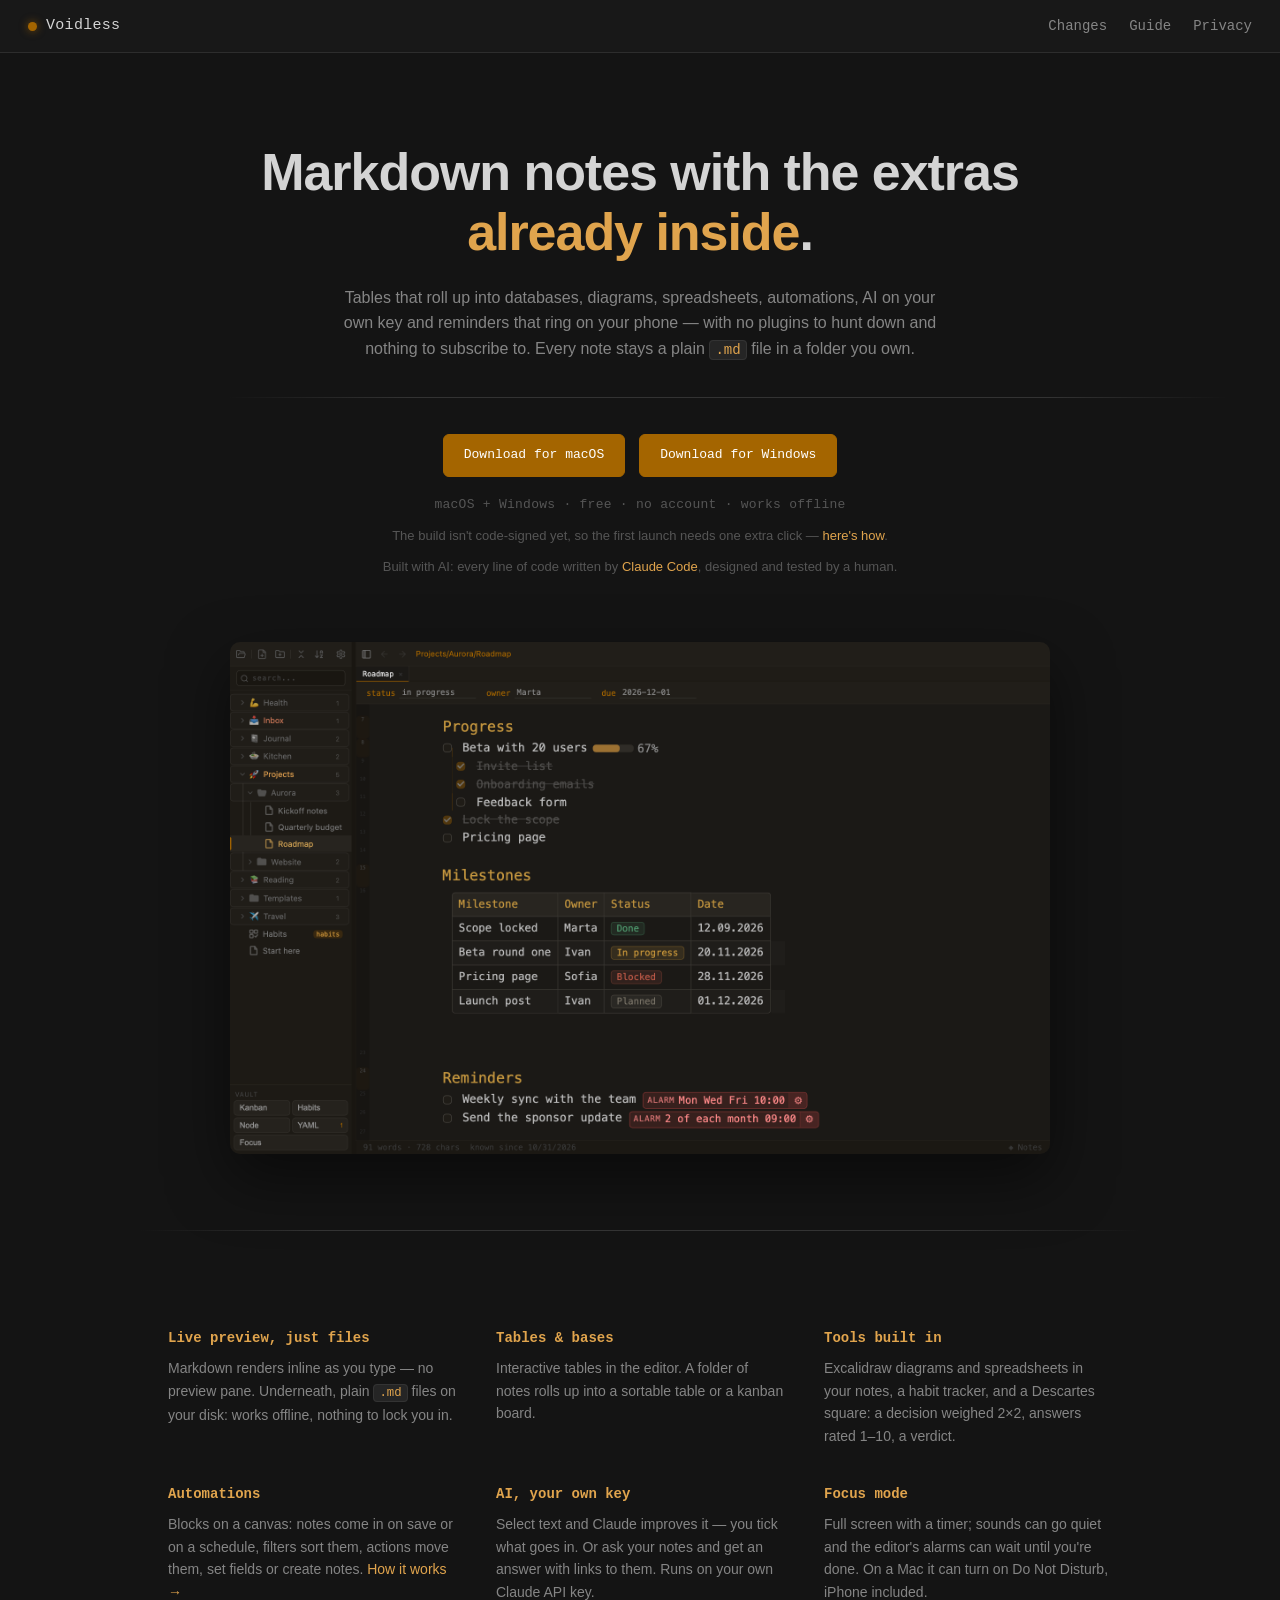
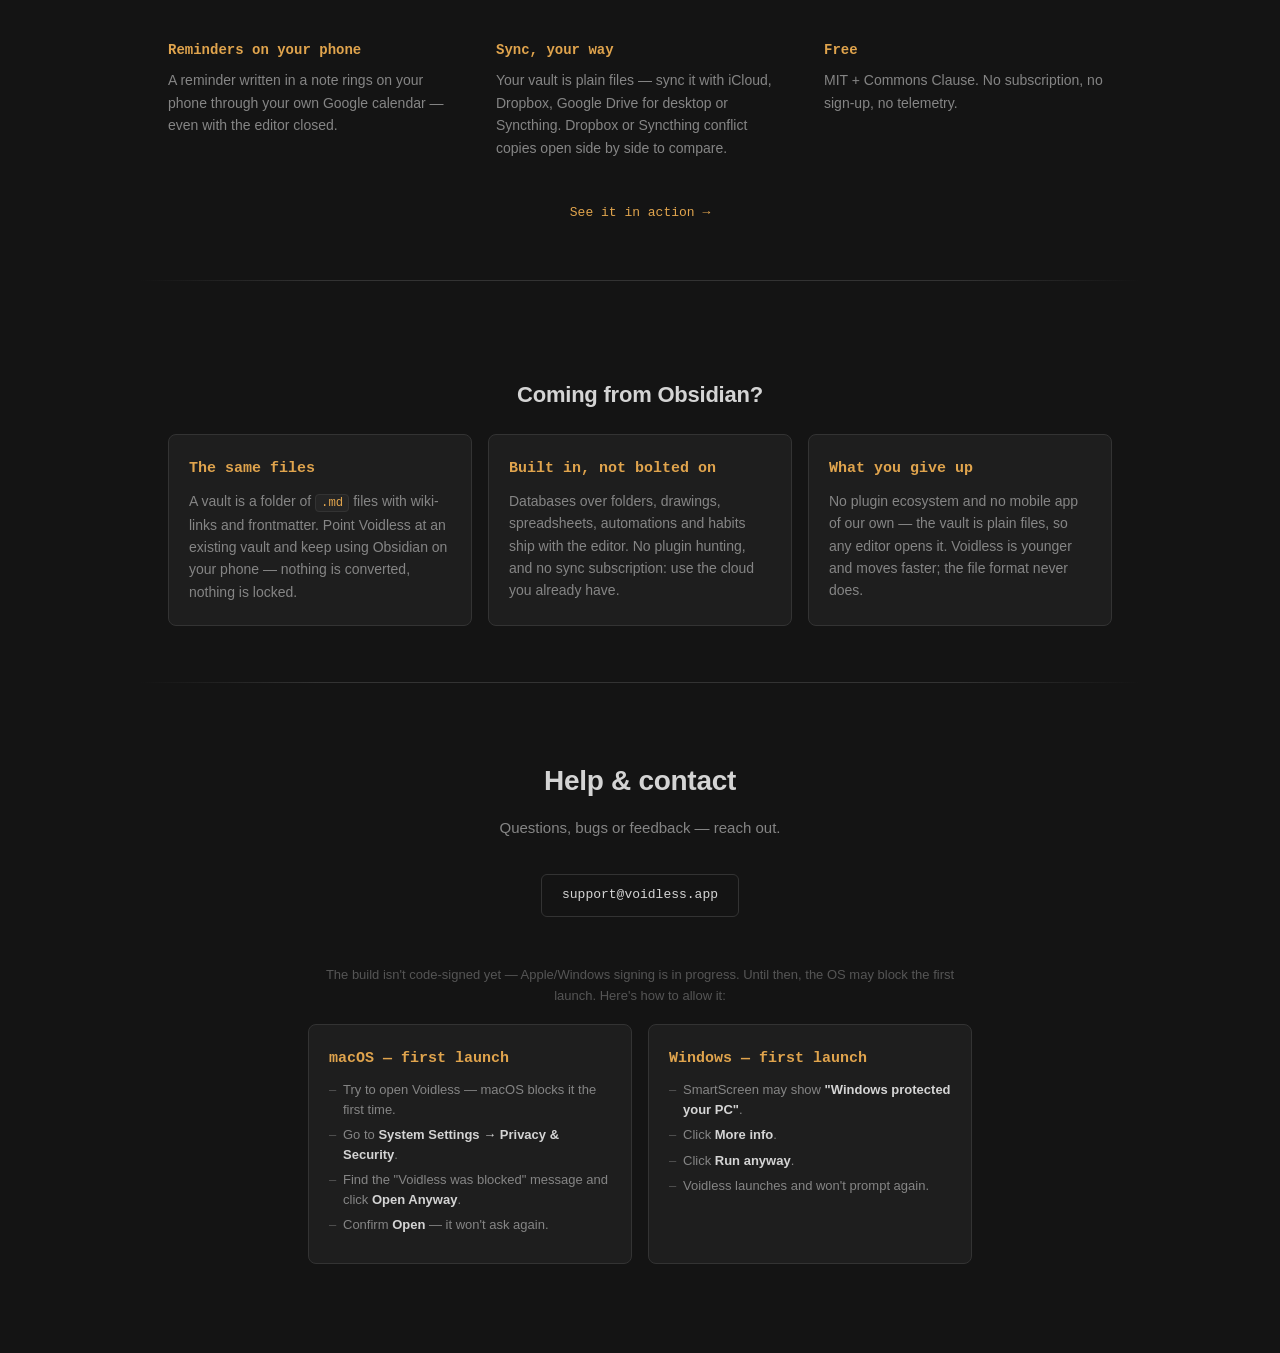
==== commit 0e2ffbcb: "Site: no built-in sync any more — keep the vault in your own cloud; conflict copies compared side by" ====
--- a/index.html
+++ b/index.html
@@ -92,8 +92,8 @@
         <p>A reminder written in a note rings on your phone through your own Google calendar — even with the editor closed.</p>
       </div>
       <div class="why-item">
-        <h3>Sync, hard to lose work</h3>
-        <p>Google Drive sync on your own account. Deletes go to a trash folder; a note edited on two machines keeps both versions, side by side to compare.</p>
+        <h3>Sync, your way</h3>
+        <p>Your vault is plain files — sync it with iCloud, Dropbox, Google Drive for desktop or Syncthing. Dropbox or Syncthing conflict copies open side by side to compare.</p>
       </div>
       <div class="why-item">
         <h3>Free</h3>
@@ -115,7 +115,7 @@
       </article>
       <article class="card">
         <h3>Built in, not bolted on</h3>
-        <p>Databases over folders, drawings, spreadsheets, automations, habits and Drive sync ship with the editor. No plugin hunting, no sync subscription.</p>
+        <p>Databases over folders, drawings, spreadsheets, automations and habits ship with the editor. No plugin hunting, and no sync subscription: use the cloud you already have.</p>
       </article>
       <article class="card">
         <h3>What you give up</h3>
